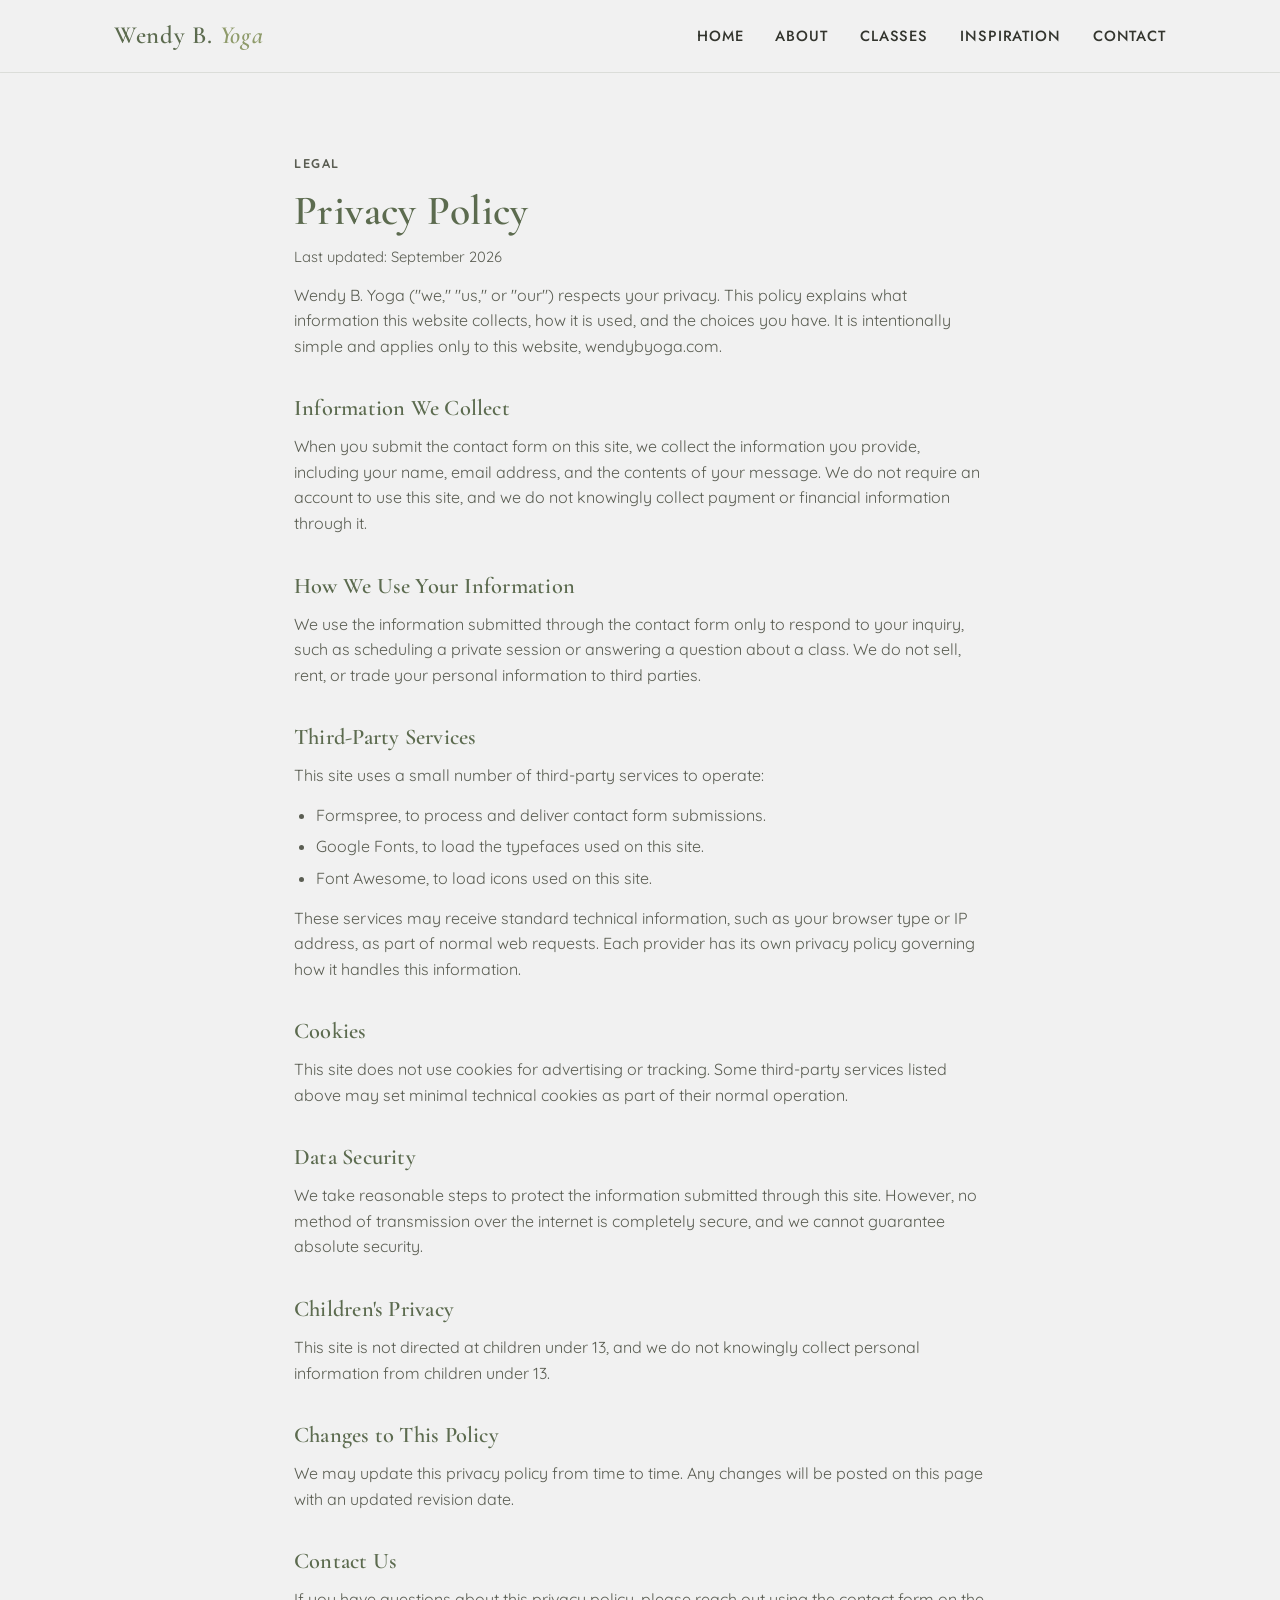
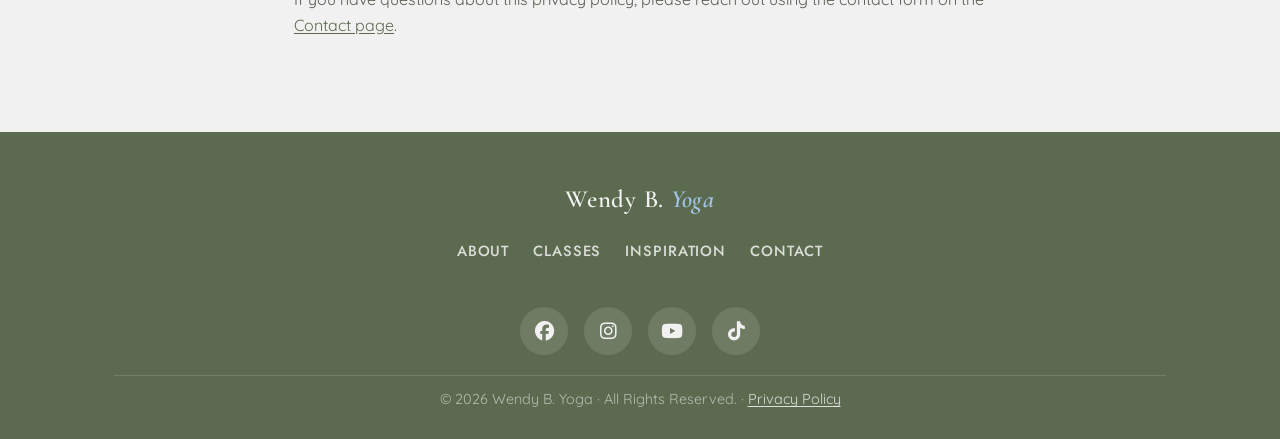
==== privacy-policy.html @ 10346c8a "inspiration added" ====
<!DOCTYPE html>
<html lang="en">
<head>
  <meta charset="UTF-8">
  <meta name="viewport" content="width=device-width, initial-scale=1.0">

  <!-- ===== SEO: Title & meta description ===== -->
  <title>Privacy Policy | Wendy B. Yoga</title>
  <meta name="description" content="Privacy policy for Wendy B. Yoga, covering what information is collected through this site and how it is used.">
  <meta name="robots" content="noindex">
  <link rel="canonical" href="https://www.wendybyoga.com/privacy-policy.html">

  <!-- ===== Favicon (SVG primary, PNG fallbacks) ===== -->
  <link rel="icon" href="favicon.svg" type="image/svg+xml">
  <link rel="icon" href="favicon-32.png" sizes="32x32" type="image/png">
  <link rel="icon" href="favicon-16.png" sizes="16x16" type="image/png">
  <link rel="apple-touch-icon" href="apple-touch-icon.png">

  <!-- Google Fonts: rounded/soft serif for headings, clean sans-serif for body -->
  <link rel="preconnect" href="https://fonts.googleapis.com">
  <link rel="preconnect" href="https://fonts.gstatic.com" crossorigin>
  <link href="https://fonts.googleapis.com/css2?family=Cormorant+Garamond:ital,wght@0,500;0,600;0,700;1,500;1,600&family=Jost:wght@400;500;600&family=Quicksand:wght@400;500;600;700&display=swap" rel="stylesheet">

  <!-- Font Awesome (for social icons in footer) -->
  <link rel="stylesheet" href="https://cdnjs.cloudflare.com/ajax/libs/font-awesome/6.5.2/css/all.min.css" integrity="sha512-SnH5WK+bZxgPHs44uWIX+LLJAJ9/2PkPKZ5QiAj6Ta86w+fsb2TkcmfRyVX3pBnMFcV7oQPJkl9QevSCWr3W6A==" crossorigin="anonymous" referrerpolicy="no-referrer">

  <link rel="stylesheet" href="styles.css">
</head>
<body>

  <!-- ===================== HEADER / NAV ===================== -->
  <header class="site-header">
    <div class="container header-inner">
      <a href="index.html#home" class="wordmark">Wendy B. <span>Yoga</span></a>

      <button class="nav-toggle" id="navToggle" aria-label="Toggle navigation menu" aria-expanded="false" aria-controls="primaryNav">
        <span></span>
        <span></span>
        <span></span>
      </button>

      <nav class="primary-nav" id="primaryNav">
        <ul>
          <li><a href="index.html#home" class="nav-link">Home</a></li>
          <li><a href="index.html#about" class="nav-link">About</a></li>
          <li><a href="index.html#classes" class="nav-link">Classes</a></li>
          <li><a href="index.html#inspiration" class="nav-link">Inspiration</a></li>
          <li><a href="index.html#contact" class="nav-link">Contact</a></li>
        </ul>
      </nav>
    </div>
  </header>

  <main>
    <!-- ===================== PRIVACY POLICY ===================== -->
    <section class="legal">
      <div class="container legal-content">
        <p class="eyebrow">Legal</p>
        <h1>Privacy Policy</h1>
        <p class="legal-updated">Last updated: September 2026</p>

        <p>Wendy B. Yoga ("we," "us," or "our") respects your privacy. This policy explains what information this website collects, how it is used, and the choices you have. It is intentionally simple and applies only to this website, wendybyoga.com.</p>

        <h2>Information We Collect</h2>
        <p>When you submit the contact form on this site, we collect the information you provide, including your name, email address, and the contents of your message. We do not require an account to use this site, and we do not knowingly collect payment or financial information through it.</p>

        <h2>How We Use Your Information</h2>
        <p>We use the information submitted through the contact form only to respond to your inquiry, such as scheduling a private session or answering a question about a class. We do not sell, rent, or trade your personal information to third parties.</p>

        <h2>Third-Party Services</h2>
        <p>This site uses a small number of third-party services to operate:</p>
        <ul class="legal-list">
          <li>Formspree, to process and deliver contact form submissions.</li>
          <li>Google Fonts, to load the typefaces used on this site.</li>
          <li>Font Awesome, to load icons used on this site.</li>
        </ul>
        <p>These services may receive standard technical information, such as your browser type or IP address, as part of normal web requests. Each provider has its own privacy policy governing how it handles this information.</p>

        <h2>Cookies</h2>
        <p>This site does not use cookies for advertising or tracking. Some third-party services listed above may set minimal technical cookies as part of their normal operation.</p>

        <h2>Data Security</h2>
        <p>We take reasonable steps to protect the information submitted through this site. However, no method of transmission over the internet is completely secure, and we cannot guarantee absolute security.</p>

        <h2>Children's Privacy</h2>
        <p>This site is not directed at children under 13, and we do not knowingly collect personal information from children under 13.</p>

        <h2>Changes to This Policy</h2>
        <p>We may update this privacy policy from time to time. Any changes will be posted on this page with an updated revision date.</p>

        <h2>Contact Us</h2>
        <p>If you have questions about this privacy policy, please reach out using the contact form on the <a href="index.html#contact">Contact page</a>.</p>
      </div>
    </section>
  </main>

  <!-- ===================== FOOTER ===================== -->
  <footer class="site-footer">
    <div class="container footer-inner">
      <a href="index.html#home" class="wordmark footer-wordmark">Wendy B. <span>Yoga</span></a>

      <nav class="footer-nav" aria-label="Footer">
        <a href="index.html#about" class="nav-link">About</a>
        <a href="index.html#classes" class="nav-link">Classes</a>
        <a href="index.html#inspiration" class="nav-link">Inspiration</a>
        <a href="index.html#contact" class="nav-link">Contact</a>
      </nav>

      <div class="social-icons footer-social">
        <a href="https://www.facebook.com/wendybyogact" class="social-icon" aria-label="Wendy B. Yoga on Facebook" target="_blank" rel="noopener noreferrer">
          <i class="fa-brands fa-facebook"></i>
        </a>
        <a href="https://www.instagram.com/wendybyoga" class="social-icon" aria-label="Wendy B. Yoga on Instagram" target="_blank" rel="noopener noreferrer">
          <i class="fa-brands fa-instagram"></i>
        </a>
        <a href="https://www.youtube.com/@WendyBYoga" class="social-icon" aria-label="Wendy B. Yoga on YouTube" target="_blank" rel="noopener noreferrer">
          <i class="fa-brands fa-youtube"></i>
        </a>
        <a href="https://www.tiktok.com/@wendybyogact" class="social-icon" aria-label="Wendy B. Yoga on TikTok" target="_blank" rel="noopener noreferrer">
          <i class="fa-brands fa-tiktok"></i>
        </a>
      </div>

      <p class="footer-copyright">
        &copy; <span id="year"></span> Wendy B. Yoga &middot; All Rights Reserved. &middot; <a href="privacy-policy.html">Privacy Policy</a>
      </p>
    </div>
  </footer>

  <script src="script.js"></script>

  <!--
    ============================================================
    ACCESSIBILITY WIDGET — UserWay (free)
    ============================================================
    Adds a floating accessibility menu (text size, contrast,
    screen-reader helpers, etc.) that works on both mobile and
    desktop automatically — no separate setup needed per device.

    Sign up for a free account at https://userway.org to get a
    unique data-account ID, then replace YOUR_USERWAY_ACCOUNT_ID
    below before launch.
    ============================================================
  -->
  <script>
    (function (d) {
      var s = d.createElement("script");
      s.setAttribute("data-account", "YOUR_USERWAY_ACCOUNT_ID");
      s.setAttribute("data-color", "#5c6b4f");
      s.setAttribute("data-position", "3");
      s.setAttribute("src", "https://cdn.userway.org/widget.js");
      (d.body || d.head).appendChild(s);
    })(document);
  </script>
</body>
</html>
---- styles.css ----
/* ============================================================
   Wendy B. Yoga — Stylesheet
   ------------------------------------------------------------
   Color palette:
     --sky-blue      #a1c6ea  (soft blue)
     --sky-blue-pale #cfe1f2  (pale blue, gradient floor — keeps hero/contact
                               tinted instead of fading out to page white)
     --sage          #8f9b6b  (sage green)
     --off-white     #f1f1f1  (off-white / section backgrounds)
     --warm-sand     #e8ddd0  (warm neutral, alternate section bg)
     --deep-sage     #5c6b4f  (deep accent, headings/buttons/contrast text)
   ============================================================ */

:root {
  --sky-blue: #a1c6ea;
  --sky-blue-pale: #cfe1f2;
  --sage: #8f9b6b;
  --off-white: #f1f1f1;
  --warm-sand: #e8ddd0;
  --deep-sage: #5c6b4f;

  --text-main: #33352e;
  --text-soft: #5a5d52;

  --font-heading: 'Cormorant Garamond', Georgia, serif;
  --font-body: 'Quicksand', -apple-system, BlinkMacSystemFont, 'Segoe UI', sans-serif;
  --font-nav: 'Jost', -apple-system, BlinkMacSystemFont, 'Segoe UI', sans-serif;

  --max-width: 1100px;
  --radius: 14px;
}

/* ---------- Reset / base ---------- */
* {
  margin: 0;
  padding: 0;
  box-sizing: border-box;
}

html {
  scroll-behavior: smooth;
}

body {
  font-family: var(--font-body);
  color: var(--text-main);
  background-color: var(--off-white);
  line-height: 1.6;
}

img {
  max-width: 100%;
  display: block;
  border-radius: var(--radius);
}

a {
  color: inherit;
  text-decoration: none;
}

ul {
  list-style: none;
}

h1, h2, h3 {
  font-family: var(--font-heading);
  font-weight: 600;
  color: var(--deep-sage);
  line-height: 1.2;
  letter-spacing: 0.01em;
}

.container {
  max-width: var(--max-width);
  margin: 0 auto;
  padding: 0 24px;
}

section {
  padding: 80px 0;
}

.section-intro {
  max-width: 640px;
  color: var(--text-soft);
  margin-top: 12px;
  margin-bottom: 40px;
}

/* ---------- Eyebrow labels ---------- */
.eyebrow {
  font-family: var(--font-body);
  font-size: 0.8rem;
  font-weight: 700;
  letter-spacing: 0.12em;
  text-transform: uppercase;
  color: var(--sage);
  margin-bottom: 10px;
}

/* ---------- Buttons ---------- */
.btn {
  display: inline-block;
  font-family: var(--font-body);
  font-weight: 600;
  font-size: 1rem;
  padding: 14px 32px;
  border-radius: 999px;
  border: 2px solid transparent;
  cursor: pointer;
  transition: transform 0.15s ease, box-shadow 0.15s ease, background-color 0.15s ease, color 0.15s ease, border-color 0.15s ease;
}

.btn-primary {
  background-color: var(--deep-sage);
  color: var(--off-white);
  box-shadow: 0 4px 14px rgba(92, 107, 79, 0.25);
}

.btn-primary:hover,
.btn-primary:focus-visible {
  background-color: var(--sage);
  transform: translateY(-2px);
  box-shadow: 0 6px 16px rgba(92, 107, 79, 0.3);
}

.btn-outline {
  background-color: transparent;
  border-color: var(--deep-sage);
  color: var(--deep-sage);
}

.btn-outline:hover,
.btn-outline:focus-visible {
  background-color: var(--deep-sage);
  color: var(--off-white);
  transform: translateY(-2px);
}

/* ---------- Header / Nav ---------- */
.site-header {
  position: sticky;
  top: 0;
  z-index: 100;
  background-color: rgba(241, 241, 241, 0.92);
  backdrop-filter: blur(8px);
  border-bottom: 1px solid rgba(92, 107, 79, 0.15);
}

.header-inner {
  display: flex;
  align-items: center;
  justify-content: space-between;
  padding-top: 16px;
  padding-bottom: 16px;
}

.wordmark {
  font-family: var(--font-heading);
  font-size: 1.55rem;
  font-weight: 600;
  color: var(--deep-sage);
  letter-spacing: 0.03em;
}

.wordmark span {
  color: var(--sage);
  font-style: italic;
}

.primary-nav ul {
  display: flex;
  gap: 32px;
}

.nav-link {
  font-family: var(--font-nav);
  font-weight: 500;
  font-size: 0.92rem;
  letter-spacing: 0.06em;
  text-transform: uppercase;
  color: var(--text-main);
  position: relative;
  padding-bottom: 4px;
}

.nav-link::after {
  content: '';
  position: absolute;
  left: 0;
  bottom: 0;
  width: 0;
  height: 2px;
  background-color: var(--sage);
  transition: width 0.2s ease;
}

.nav-link:hover::after,
.nav-link:focus-visible::after {
  width: 100%;
}

.nav-toggle {
  display: none;
  flex-direction: column;
  justify-content: space-between;
  width: 26px;
  height: 20px;
  background: none;
  border: none;
  cursor: pointer;
  padding: 0;
}

.nav-toggle span {
  display: block;
  height: 2px;
  width: 100%;
  background-color: var(--deep-sage);
  border-radius: 2px;
}

/* ---------- Hero ---------- */
.hero {
  position: relative;
  background: linear-gradient(160deg, var(--sky-blue) 0%, var(--sky-blue-pale) 100%);
  padding-top: 90px;
  overflow: hidden;
}

.hero-bg {
  position: absolute;
  inset: 0;
  z-index: 0;
  pointer-events: none;
  background:
    radial-gradient(320px 320px at 88% 12%, rgba(143, 155, 107, 0.22), transparent 70%),
    radial-gradient(260px 260px at 6% 92%, rgba(161, 198, 234, 0.35), transparent 70%);
}

.hero-inner {
  position: relative;
  z-index: 1;
  display: flex;
  align-items: center;
  gap: 56px;
}

.hero-text {
  flex: 1;
}

.hero h1 {
  font-size: clamp(2.7rem, 5.5vw, 3.8rem);
  margin-bottom: 16px;
}

.tagline {
  font-size: 1.15rem;
  color: var(--text-soft);
  max-width: 480px;
  margin-bottom: 32px;
}

.hero-actions {
  display: flex;
  flex-wrap: wrap;
  gap: 16px;
  margin-bottom: 28px;
}

.hero-features {
  display: flex;
  flex-wrap: wrap;
  gap: 8px 24px;
}

.hero-features li {
  display: flex;
  align-items: center;
  gap: 8px;
  font-size: 0.92rem;
  font-weight: 500;
  color: var(--text-soft);
}

.hero-features i {
  color: var(--sage);
  font-size: 0.85rem;
}

.hero-image {
  flex: 1;
}

.hero-image img {
  width: 100%;
  height: auto;
  border: 3px solid var(--sage);
  box-shadow: 0 20px 40px rgba(92, 107, 79, 0.2);
}

/* ---------- About ---------- */
.about {
  background-color: var(--off-white);
}

.about-inner {
  display: flex;
  align-items: center;
  gap: 56px;
}

.about-image {
  flex: 0 0 340px;
}

.about-image img {
  width: 100%;
  height: auto;
  border-radius: var(--radius);
  border: 6px solid var(--warm-sand);
  box-shadow: 0 20px 40px rgba(92, 107, 79, 0.2);
}

.about-text {
  flex: 1;
}

.about-text h2 {
  margin-bottom: 16px;
}

.about-text p {
  margin-bottom: 14px;
  color: var(--text-soft);
}

.pull-quote {
  font-family: var(--font-heading);
  font-style: italic;
  font-size: 1.3rem;
  color: var(--deep-sage);
  border-left: 3px solid var(--sage);
  padding-left: 20px;
  margin: 20px 0;
  line-height: 1.4;
}

/* ---------- Class Types ---------- */
.classes {
  background-color: var(--warm-sand);
}

.classes h2,
.schedule h2,
.contact h2 {
  margin-bottom: 4px;
}

.class-grid {
  display: grid;
  grid-template-columns: repeat(auto-fit, minmax(230px, 1fr));
  gap: 24px;
}

.class-card {
  display: flex;
  flex-direction: column;
  background-color: var(--off-white);
  border-radius: var(--radius);
  padding: 28px 24px;
  border-top: 4px solid var(--sage);
  box-shadow: 0 8px 20px rgba(51, 53, 46, 0.06);
  transition: transform 0.2s ease, box-shadow 0.2s ease;
}

.class-card:hover {
  transform: translateY(-4px);
  box-shadow: 0 14px 28px rgba(51, 53, 46, 0.1);
}

.class-icon {
  display: flex;
  align-items: center;
  justify-content: center;
  width: 48px;
  height: 48px;
  border-radius: 50%;
  background-color: rgba(143, 155, 107, 0.15);
  color: var(--deep-sage);
  font-size: 1.2rem;
  margin-bottom: 16px;
}

.class-card h3 {
  font-size: 1.25rem;
  margin-bottom: 10px;
}

.class-card p {
  color: var(--text-soft);
  font-size: 0.98rem;
}

/* ---------- Intensity meter ---------- */
.intensity {
  display: flex;
  align-items: center;
  justify-content: space-between;
  gap: 12px;
  margin-top: auto;
  padding-top: 18px;
  border-top: 1px solid rgba(92, 107, 79, 0.12);
}

.intensity-label {
  font-family: var(--font-nav);
  font-size: 0.7rem;
  font-weight: 500;
  letter-spacing: 0.08em;
  text-transform: uppercase;
  color: var(--text-soft);
}

.intensity-dots {
  display: flex;
  gap: 5px;
}

.intensity-dots span {
  width: 8px;
  height: 8px;
  border-radius: 50%;
  background-color: rgba(92, 107, 79, 0.18);
}

.intensity-dots .is-filled {
  background-color: var(--sage);
}

/* ---------- Inspiration / articles ---------- */
.inspiration {
  background-color: var(--off-white);
}

.article-grid {
  display: grid;
  grid-template-columns: repeat(auto-fit, minmax(260px, 1fr));
  gap: 24px;
}

.article-card {
  display: flex;
  flex-direction: column;
  background-color: var(--warm-sand);
  border-radius: var(--radius);
  overflow: hidden;
  text-decoration: none;
  color: inherit;
  box-shadow: 0 8px 20px rgba(51, 53, 46, 0.06);
  transition: transform 0.2s ease, box-shadow 0.2s ease;
}

.article-card:hover,
.article-card:focus-visible {
  transform: translateY(-4px);
  box-shadow: 0 14px 28px rgba(51, 53, 46, 0.1);
}

/* Typographic panel standing in for a photo — the subject's name is the
   visual anchor, which sidesteps licensing issues around archival portraits */
.article-figure {
  display: flex;
  flex-direction: column;
  align-items: center;
  justify-content: center;
  gap: 6px;
  aspect-ratio: 3 / 2;
  padding: 20px;
  text-align: center;
  background-color: var(--deep-sage);
}

.article-subject {
  font-family: var(--font-heading);
  font-size: 1.9rem;
  font-weight: 600;
  line-height: 1.1;
  color: var(--off-white);
}

.article-years {
  font-family: var(--font-nav);
  font-size: 0.72rem;
  font-weight: 500;
  letter-spacing: 0.14em;
  color: var(--warm-sand);
}

.article-body {
  display: flex;
  flex-direction: column;
  flex: 1;
  padding: 24px;
}

.article-source {
  font-family: var(--font-nav);
  font-size: 0.7rem;
  font-weight: 500;
  letter-spacing: 0.08em;
  text-transform: uppercase;
  color: var(--text-soft);
  margin-bottom: 8px;
}

.article-card h3 {
  font-size: 1.2rem;
  margin-bottom: 10px;
}

.article-card p {
  color: var(--text-soft);
  font-size: 0.98rem;
  margin-bottom: 18px;
}

.article-link {
  font-family: var(--font-nav);
  font-size: 0.9rem;
  font-weight: 500;
  color: var(--deep-sage);
  margin-top: auto;
}

.article-link i {
  margin-left: 6px;
  transition: transform 0.2s ease;
}

.article-card:hover .article-link i {
  transform: translateX(4px);
}

/* ---------- Schedule ---------- */
.schedule {
  background-color: var(--off-white);
}

.schedule-list {
  display: flex;
  flex-direction: column;
  gap: 14px;
}

.schedule-item {
  display: flex;
  flex-wrap: wrap;
  gap: 8px 20px;
  align-items: center;
  background-color: var(--warm-sand);
  border-radius: var(--radius);
  padding: 18px 24px;
}

.schedule-date {
  font-weight: 700;
  color: var(--deep-sage);
  min-width: 130px;
}

.schedule-time {
  color: var(--text-soft);
  min-width: 150px;
}

.schedule-location {
  color: var(--text-main);
  font-weight: 500;
}

/* ---------- Contact ---------- */
.contact {
  background: linear-gradient(160deg, var(--sky-blue) 0%, var(--sky-blue-pale) 100%);
}

.contact-inner {
  display: flex;
  gap: 56px;
  align-items: flex-start;
}

.contact-form-wrap {
  flex: 1.4;
}

.contact-social {
  flex: 1;
  background-color: rgba(241, 241, 241, 0.7);
  border-radius: var(--radius);
  padding: 32px;
}

.contact-form {
  display: flex;
  flex-direction: column;
  margin-top: 24px;
}

.contact-form label {
  font-weight: 600;
  margin-top: 16px;
  margin-bottom: 6px;
  color: var(--deep-sage);
}

.contact-form input,
.contact-form textarea {
  font-family: var(--font-body);
  font-size: 1rem;
  padding: 12px 14px;
  border: 1px solid rgba(92, 107, 79, 0.3);
  border-radius: 10px;
  background-color: var(--off-white);
  color: var(--text-main);
  resize: vertical;
}

.contact-form input:focus,
.contact-form textarea:focus {
  outline: none;
  border-color: var(--sage);
  box-shadow: 0 0 0 3px rgba(143, 155, 107, 0.25);
}

.contact-form button {
  margin-top: 24px;
  align-self: flex-start;
}

.form-status {
  margin-top: 16px;
  font-weight: 600;
}

.social-icons {
  display: flex;
  gap: 16px;
  margin-top: 20px;
}

.social-icon {
  display: flex;
  align-items: center;
  justify-content: center;
  width: 48px;
  height: 48px;
  border-radius: 50%;
  background-color: var(--deep-sage);
  color: var(--off-white);
  font-size: 1.2rem;
  transition: background-color 0.15s ease, transform 0.15s ease;
}

.social-icon:hover,
.social-icon:focus-visible {
  background-color: var(--sage);
  transform: translateY(-2px);
}

/* ---------- Legal pages ---------- */
.legal {
  background-color: var(--off-white);
}

.legal-content {
  max-width: 740px;
}

.legal-content h1 {
  font-size: clamp(2rem, 4vw, 2.6rem);
  margin-bottom: 8px;
}

.legal-updated {
  color: var(--text-soft);
  font-size: 0.92rem;
  margin-bottom: 32px;
}

.legal-content h2 {
  font-size: 1.4rem;
  margin-top: 36px;
  margin-bottom: 12px;
}

.legal-content p {
  color: var(--text-soft);
  margin-bottom: 14px;
}

.legal-content a {
  color: var(--deep-sage);
  text-decoration: underline;
  text-underline-offset: 2px;
}

.legal-list {
  color: var(--text-soft);
  margin: 0 0 14px 1.4em;
  list-style: disc;
}

.legal-list li {
  margin-bottom: 6px;
}

/* ---------- Footer ---------- */
.site-footer {
  background-color: var(--deep-sage);
  color: var(--off-white);
  text-align: center;
  padding: 48px 0 28px;
  font-size: 0.9rem;
}

.footer-inner {
  display: flex;
  flex-direction: column;
  align-items: center;
  gap: 20px;
}

.footer-wordmark {
  color: var(--off-white);
}

.footer-wordmark span {
  color: var(--sky-blue);
}

.footer-nav {
  display: flex;
  flex-wrap: wrap;
  justify-content: center;
  gap: 24px;
}

.footer-nav .nav-link {
  color: rgba(241, 241, 241, 0.85);
  font-weight: 500;
}

.footer-nav .nav-link::after {
  background-color: var(--sky-blue);
}

.footer-social .social-icon {
  background-color: rgba(241, 241, 241, 0.12);
}

.footer-social .social-icon:hover,
.footer-social .social-icon:focus-visible {
  background-color: var(--sage);
}

.footer-copyright {
  color: rgba(241, 241, 241, 0.6);
  padding-top: 12px;
  border-top: 1px solid rgba(241, 241, 241, 0.15);
  width: 100%;
}

.footer-copyright a {
  color: rgba(241, 241, 241, 0.85);
  text-decoration: underline;
  text-underline-offset: 2px;
}

.footer-copyright a:hover,
.footer-copyright a:focus-visible {
  color: var(--sky-blue);
}

/* ---------- Scroll reveal ---------- */
.reveal {
  opacity: 0;
  transform: translateY(24px);
  transition: opacity 0.6s ease, transform 0.6s ease;
}

.reveal.is-visible {
  opacity: 1;
  transform: translateY(0);
}

@media (prefers-reduced-motion: reduce) {
  .reveal {
    opacity: 1;
    transform: none;
    transition: none;
  }
}

/* ---------- Responsive ---------- */
@media (max-width: 860px) {
  .hero-inner,
  .about-inner,
  .contact-inner {
    flex-direction: column;
    text-align: left;
  }

  .about-inner {
    text-align: center;
  }

  .about-image {
    flex: 0 0 auto;
    width: 100%;
    max-width: 380px;
  }

  .hero-image {
    width: 100%;
  }

  .about-inner .pull-quote {
    text-align: left;
    margin-left: auto;
    margin-right: auto;
    max-width: 480px;
  }
}

@media (max-width: 700px) {
  .nav-toggle {
    display: flex;
  }

  .primary-nav {
    position: absolute;
    top: 100%;
    left: 0;
    width: 100%;
    background-color: var(--off-white);
    border-bottom: 1px solid rgba(92, 107, 79, 0.15);
    max-height: 0;
    overflow: hidden;
    transition: max-height 0.25s ease;
  }

  .primary-nav.open {
    max-height: 260px;
  }

  .primary-nav ul {
    flex-direction: column;
    gap: 0;
    padding: 8px 24px 20px;
  }

  .primary-nav li {
    border-top: 1px solid rgba(92, 107, 79, 0.1);
  }

  .nav-link {
    display: block;
    padding: 14px 0;
  }

  section {
    padding: 56px 0;
  }

  .schedule-item {
    flex-direction: column;
    align-items: flex-start;
  }
}

@media (max-width: 480px) {
  .hero h1 {
    font-size: 2.3rem;
  }
}
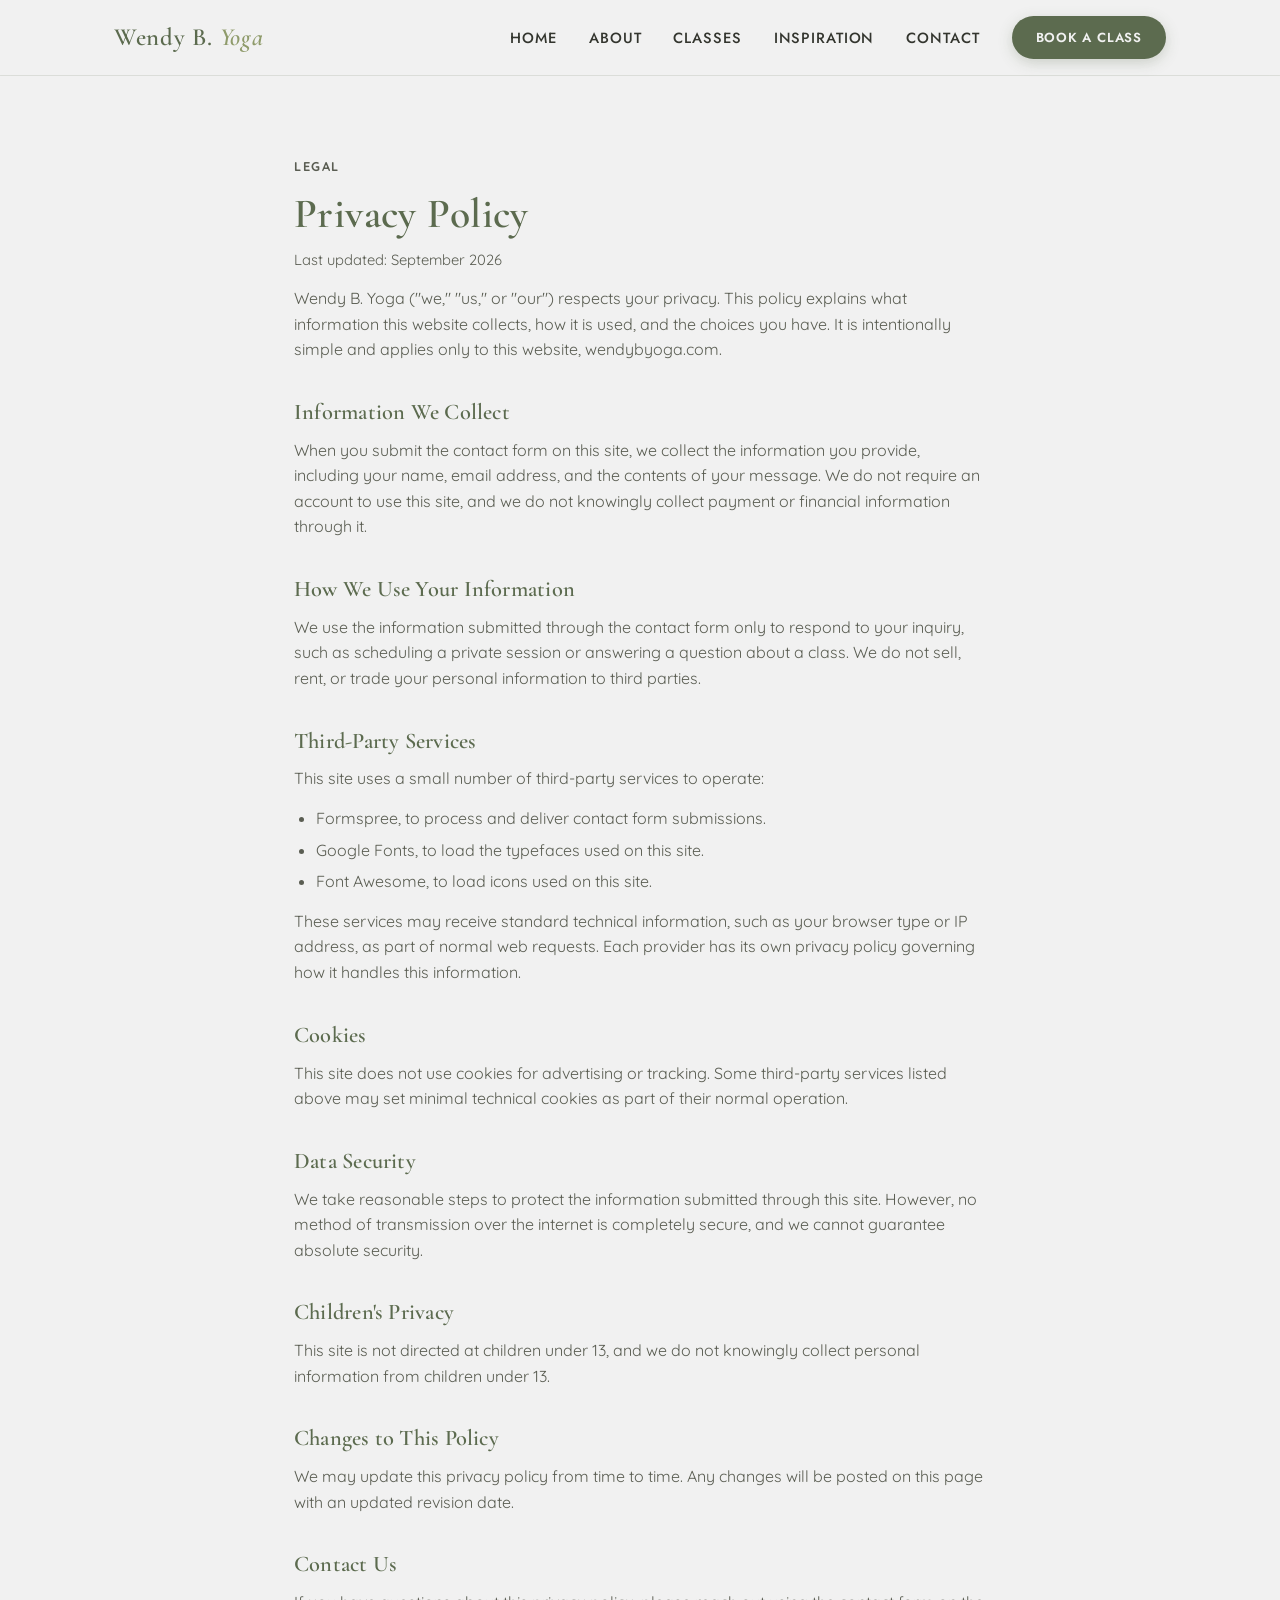
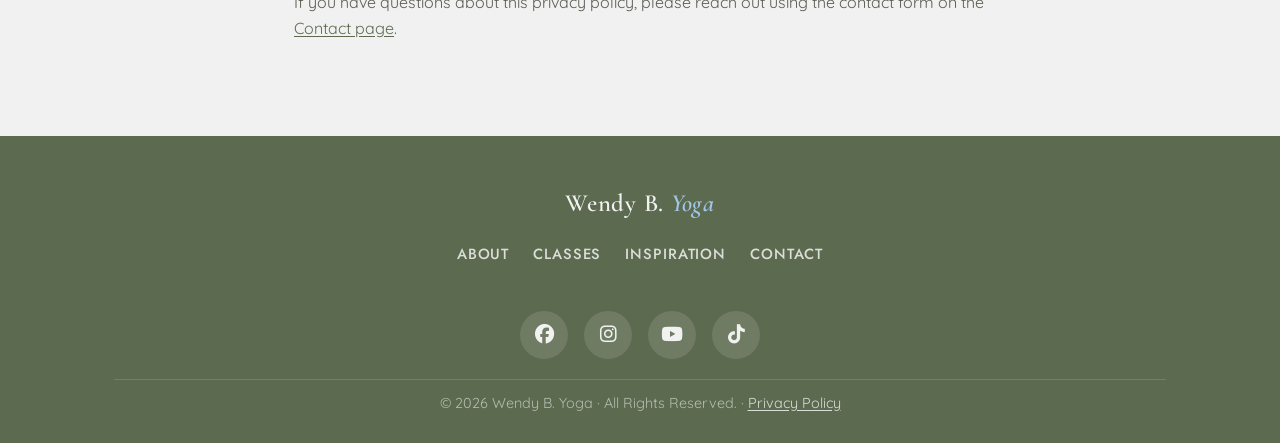
==== commit 8573e8b0: "book a class button" ====
--- a/privacy-policy.html
+++ b/privacy-policy.html
@@ -46,6 +46,8 @@
           <li><a href="index.html#classes" class="nav-link">Classes</a></li>
           <li><a href="index.html#inspiration" class="nav-link">Inspiration</a></li>
           <li><a href="index.html#contact" class="nav-link">Contact</a></li>
+          <!-- TODO: swap for <a href="..." class="btn btn-primary nav-cta"> once the booking destination exists -->
+          <li class="nav-cta-item"><button type="button" class="btn btn-primary nav-cta">Book a Class</button></li>
         </ul>
       </nav>
     </div>
--- a/styles.css
+++ b/styles.css
@@ -171,6 +171,7 @@
 
 .primary-nav ul {
   display: flex;
+  align-items: center;
   gap: 32px;
 }
 
@@ -183,6 +184,16 @@
   color: var(--text-main);
   position: relative;
   padding-bottom: 4px;
+}
+
+/* Nav-scale variant of .btn — the default button padding/size is tuned
+   for hero and form use and overwhelms the header bar */
+.nav-cta {
+  font-family: var(--font-nav);
+  font-size: 0.82rem;
+  letter-spacing: 0.06em;
+  text-transform: uppercase;
+  padding: 10px 22px;
 }
 
 .nav-link::after {
@@ -835,7 +846,9 @@
   }
 }
 
-@media (max-width: 700px) {
+/* Nav collapses at 860px rather than 700px — six items including the
+   Book a Class button overflow the header bar below ~860px */
+@media (max-width: 860px) {
   .nav-toggle {
     display: flex;
   }
@@ -853,11 +866,12 @@
   }
 
   .primary-nav.open {
-    max-height: 260px;
+    max-height: 400px;
   }
 
   .primary-nav ul {
     flex-direction: column;
+    align-items: stretch;
     gap: 0;
     padding: 8px 24px 20px;
   }
@@ -871,6 +885,18 @@
     padding: 14px 0;
   }
 
+  .nav-cta-item {
+    border-top: none;
+  }
+
+  .nav-cta {
+    display: block;
+    width: 100%;
+    margin-top: 16px;
+  }
+}
+
+@media (max-width: 700px) {
   section {
     padding: 56px 0;
   }
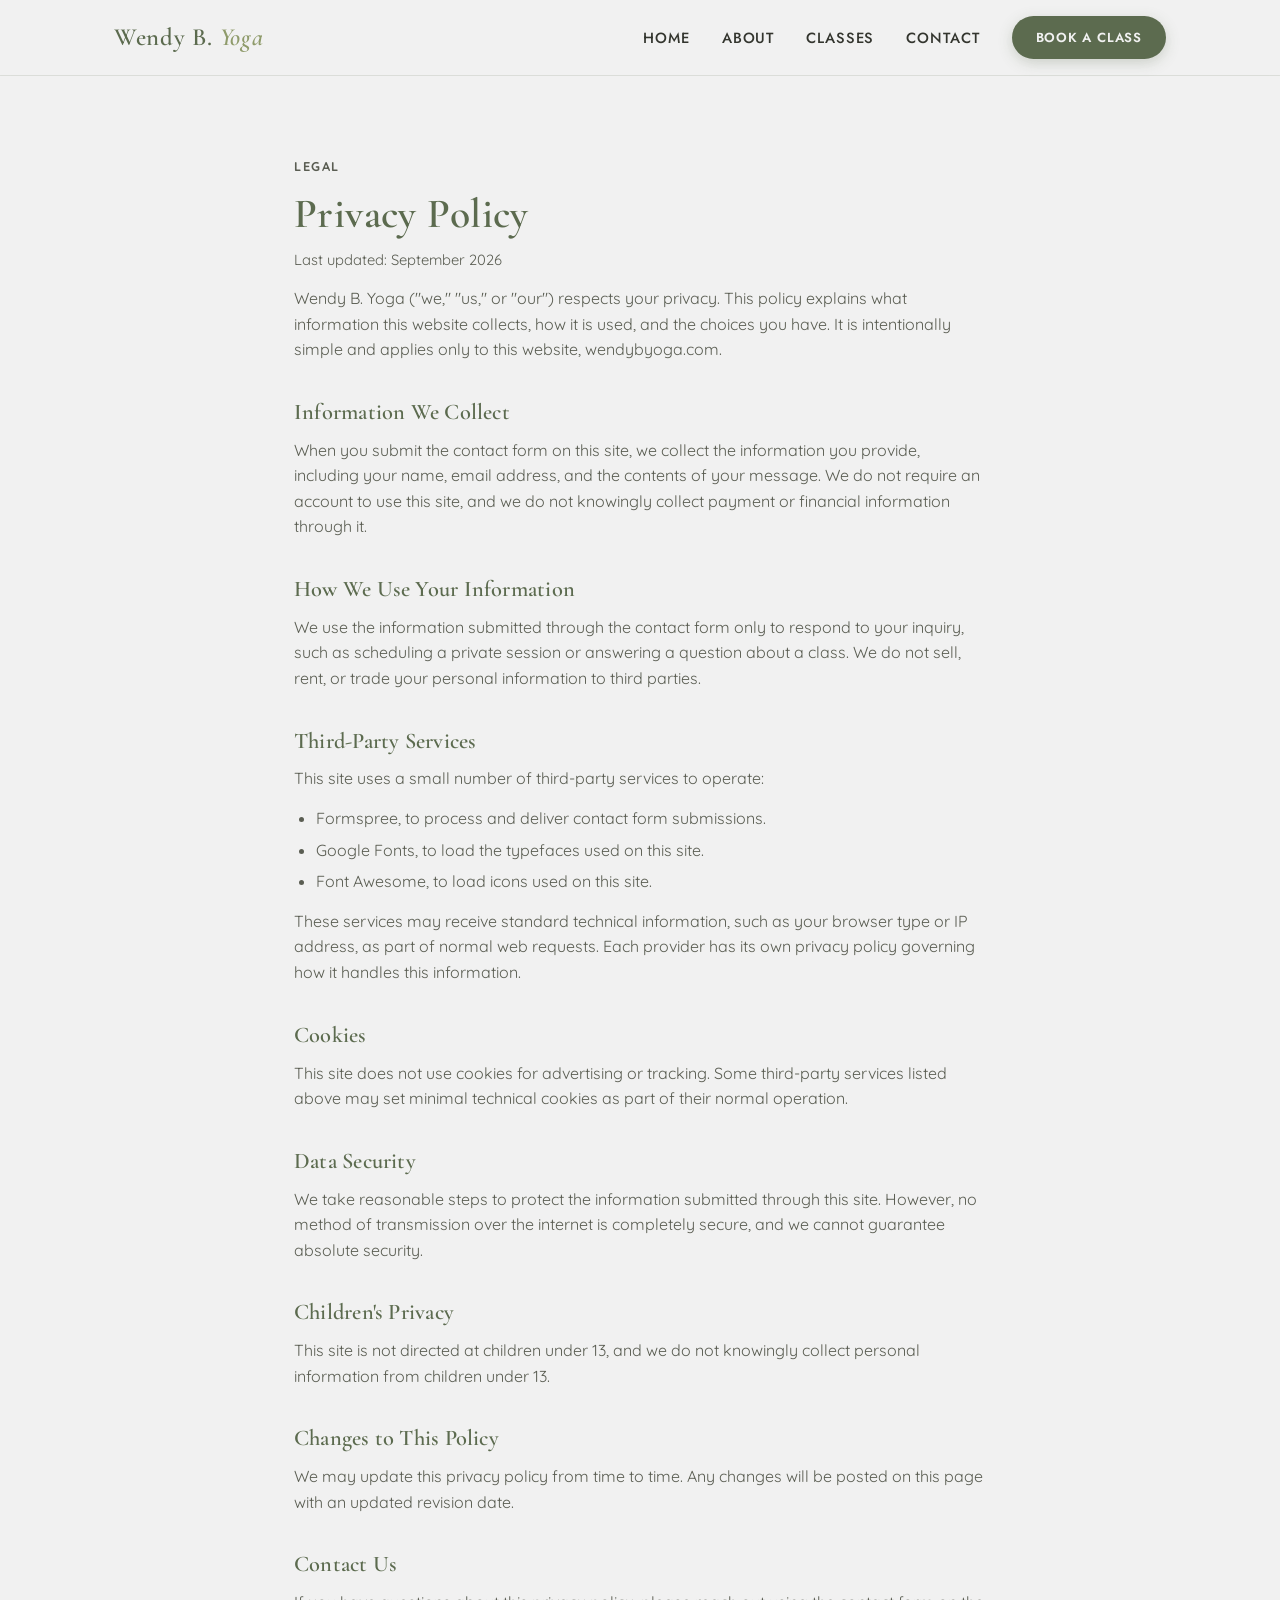
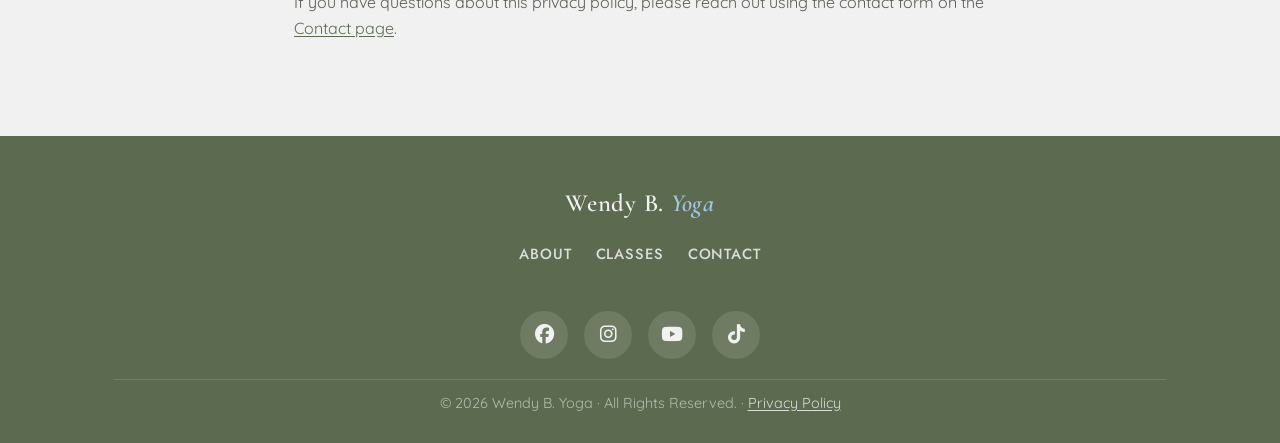
==== commit 0a572781: "background image update" ====
--- a/privacy-policy.html
+++ b/privacy-policy.html
@@ -44,7 +44,6 @@
           <li><a href="index.html#home" class="nav-link">Home</a></li>
           <li><a href="index.html#about" class="nav-link">About</a></li>
           <li><a href="index.html#classes" class="nav-link">Classes</a></li>
-          <li><a href="index.html#inspiration" class="nav-link">Inspiration</a></li>
           <li><a href="index.html#contact" class="nav-link">Contact</a></li>
           <!-- TODO: swap for <a href="..." class="btn btn-primary nav-cta"> once the booking destination exists -->
           <li class="nav-cta-item"><button type="button" class="btn btn-primary nav-cta">Book a Class</button></li>
@@ -104,7 +103,6 @@
       <nav class="footer-nav" aria-label="Footer">
         <a href="index.html#about" class="nav-link">About</a>
         <a href="index.html#classes" class="nav-link">Classes</a>
-        <a href="index.html#inspiration" class="nav-link">Inspiration</a>
         <a href="index.html#contact" class="nav-link">Contact</a>
       </nav>
 
--- a/styles.css
+++ b/styles.css
@@ -237,6 +237,9 @@
   position: relative;
   background: linear-gradient(160deg, var(--sky-blue) 0%, var(--sky-blue-pale) 100%);
   padding-top: 90px;
+  /* No bottom padding so the marquee strip sits flush on the hero's
+     lower edge; .hero-inner carries the spacing instead */
+  padding-bottom: 0;
   overflow: hidden;
 }
 
@@ -250,16 +253,68 @@
     radial-gradient(260px 260px at 6% 92%, rgba(161, 198, 234, 0.35), transparent 70%);
 }
 
+/* min-height keeps the background photo readable — without the portrait
+   the row would otherwise collapse to the height of the copy alone */
 .hero-inner {
   position: relative;
   z-index: 1;
   display: flex;
   align-items: center;
   gap: 56px;
-}
-
+  min-height: 520px;
+  padding-bottom: 72px;
+}
+
+/* ---------- Hero marquee ---------- */
+.hero-marquee {
+  position: relative;
+  z-index: 1;
+  overflow: hidden;
+  padding: 14px 0;
+  background-color: rgba(241, 241, 241, 0.45);
+  border-top: 1px solid rgba(92, 107, 79, 0.15);
+}
+
+.hero-marquee-track {
+  display: flex;
+  width: max-content;
+  animation: marquee-scroll 26s linear infinite;
+}
+
+.hero-marquee-item {
+  font-family: var(--font-heading);
+  font-size: 1.3rem;
+  font-style: italic;
+  font-weight: 600;
+  letter-spacing: 0.02em;
+  color: var(--deep-sage);
+  white-space: nowrap;
+  padding-right: 56px;
+}
+
+/* Decorative separator sitting in the gap between repeats */
+.hero-marquee-item::after {
+  content: '\00B7';
+  margin-left: 56px;
+  color: var(--sage);
+}
+
+/* Lets a visitor stop the motion to read it — WCAG 2.2.2 */
+.hero-marquee:hover .hero-marquee-track,
+.hero-marquee:focus-within .hero-marquee-track {
+  animation-play-state: paused;
+}
+
+@keyframes marquee-scroll {
+  from { transform: translateX(0); }
+  to { transform: translateX(-50%); }
+}
+
+/* Capped so the headline doesn't run the full container width now that
+   the hero copy is the only thing in the row */
 .hero-text {
   flex: 1;
+  max-width: 620px;
 }
 
 .hero h1 {
@@ -301,15 +356,75 @@
   font-size: 0.85rem;
 }
 
-.hero-image {
-  flex: 1;
-}
-
-.hero-image img {
-  width: 100%;
-  height: auto;
-  border: 3px solid var(--sage);
-  box-shadow: 0 20px 40px rgba(92, 107, 79, 0.2);
+/* ============================================================
+   PHOTO HERO — preview treatment
+   ------------------------------------------------------------
+   Puts the pop-up class photo behind the hero and flips the hero
+   text to light so it stays readable over the image.
+   To go back to the blue gradient hero, delete this whole block.
+   ============================================================ */
+.hero {
+  background-image: url('images/wendybyoga-background-grass.jpg');
+  background-size: cover;
+  background-position: center 35%;
+  background-repeat: no-repeat;
+}
+
+/* Scrim: heaviest on the left behind the copy, clearing toward the
+   right so the photo still reads */
+.hero-bg {
+  background: linear-gradient(100deg,
+    rgba(38, 44, 32, 0.9) 0%,
+    rgba(38, 44, 32, 0.78) 42%,
+    rgba(38, 44, 32, 0.35) 100%);
+}
+
+.hero .eyebrow {
+  color: var(--warm-sand);
+}
+
+.hero h1 {
+  color: var(--off-white);
+}
+
+.hero .tagline,
+.hero .hero-features li {
+  color: rgba(241, 241, 241, 0.92);
+}
+
+.hero .hero-features i {
+  color: var(--warm-sand);
+}
+
+.hero .btn-outline {
+  border-color: var(--off-white);
+  color: var(--off-white);
+}
+
+.hero .btn-outline:hover,
+.hero .btn-outline:focus-visible {
+  background-color: var(--off-white);
+  color: var(--deep-sage);
+}
+
+.hero-marquee {
+  background-color: rgba(38, 44, 32, 0.6);
+  border-top-color: rgba(241, 241, 241, 0.25);
+}
+
+.hero-marquee-item {
+  color: var(--off-white);
+}
+
+.hero-marquee-item::after {
+  color: var(--warm-sand);
+}
+
+/* Stacked layout needs an even scrim, since the copy is full-width */
+@media (max-width: 860px) {
+  .hero-bg {
+    background: rgba(38, 44, 32, 0.82);
+  }
 }
 
 /* ---------- About ---------- */
@@ -324,7 +439,7 @@
 }
 
 .about-image {
-  flex: 0 0 340px;
+  flex: 0 0 420px;
 }
 
 .about-image img {
@@ -449,110 +564,6 @@
 
 .intensity-dots .is-filled {
   background-color: var(--sage);
-}
-
-/* ---------- Inspiration / articles ---------- */
-.inspiration {
-  background-color: var(--off-white);
-}
-
-.article-grid {
-  display: grid;
-  grid-template-columns: repeat(auto-fit, minmax(260px, 1fr));
-  gap: 24px;
-}
-
-.article-card {
-  display: flex;
-  flex-direction: column;
-  background-color: var(--warm-sand);
-  border-radius: var(--radius);
-  overflow: hidden;
-  text-decoration: none;
-  color: inherit;
-  box-shadow: 0 8px 20px rgba(51, 53, 46, 0.06);
-  transition: transform 0.2s ease, box-shadow 0.2s ease;
-}
-
-.article-card:hover,
-.article-card:focus-visible {
-  transform: translateY(-4px);
-  box-shadow: 0 14px 28px rgba(51, 53, 46, 0.1);
-}
-
-/* Typographic panel standing in for a photo — the subject's name is the
-   visual anchor, which sidesteps licensing issues around archival portraits */
-.article-figure {
-  display: flex;
-  flex-direction: column;
-  align-items: center;
-  justify-content: center;
-  gap: 6px;
-  aspect-ratio: 3 / 2;
-  padding: 20px;
-  text-align: center;
-  background-color: var(--deep-sage);
-}
-
-.article-subject {
-  font-family: var(--font-heading);
-  font-size: 1.9rem;
-  font-weight: 600;
-  line-height: 1.1;
-  color: var(--off-white);
-}
-
-.article-years {
-  font-family: var(--font-nav);
-  font-size: 0.72rem;
-  font-weight: 500;
-  letter-spacing: 0.14em;
-  color: var(--warm-sand);
-}
-
-.article-body {
-  display: flex;
-  flex-direction: column;
-  flex: 1;
-  padding: 24px;
-}
-
-.article-source {
-  font-family: var(--font-nav);
-  font-size: 0.7rem;
-  font-weight: 500;
-  letter-spacing: 0.08em;
-  text-transform: uppercase;
-  color: var(--text-soft);
-  margin-bottom: 8px;
-}
-
-.article-card h3 {
-  font-size: 1.2rem;
-  margin-bottom: 10px;
-}
-
-.article-card p {
-  color: var(--text-soft);
-  font-size: 0.98rem;
-  margin-bottom: 18px;
-}
-
-.article-link {
-  font-family: var(--font-nav);
-  font-size: 0.9rem;
-  font-weight: 500;
-  color: var(--deep-sage);
-  margin-top: auto;
-}
-
-.article-link i {
-  margin-left: 6px;
-  transition: transform 0.2s ease;
-}
-
-.article-card:hover .article-link i {
-  transform: translateX(4px);
 }
 
 /* ---------- Schedule ---------- */
@@ -813,6 +824,25 @@
     transform: none;
     transition: none;
   }
+
+  /* Collapse the marquee to a single static centered line */
+  .hero-marquee-track {
+    animation: none;
+    width: 100%;
+    justify-content: center;
+  }
+
+  .hero-marquee-item[aria-hidden="true"] {
+    display: none;
+  }
+
+  .hero-marquee-item {
+    padding-right: 0;
+  }
+
+  .hero-marquee-item::after {
+    content: none;
+  }
 }
 
 /* ---------- Responsive ---------- */
@@ -832,10 +862,6 @@
     flex: 0 0 auto;
     width: 100%;
     max-width: 380px;
-  }
-
-  .hero-image {
-    width: 100%;
   }
 
   .about-inner .pull-quote {
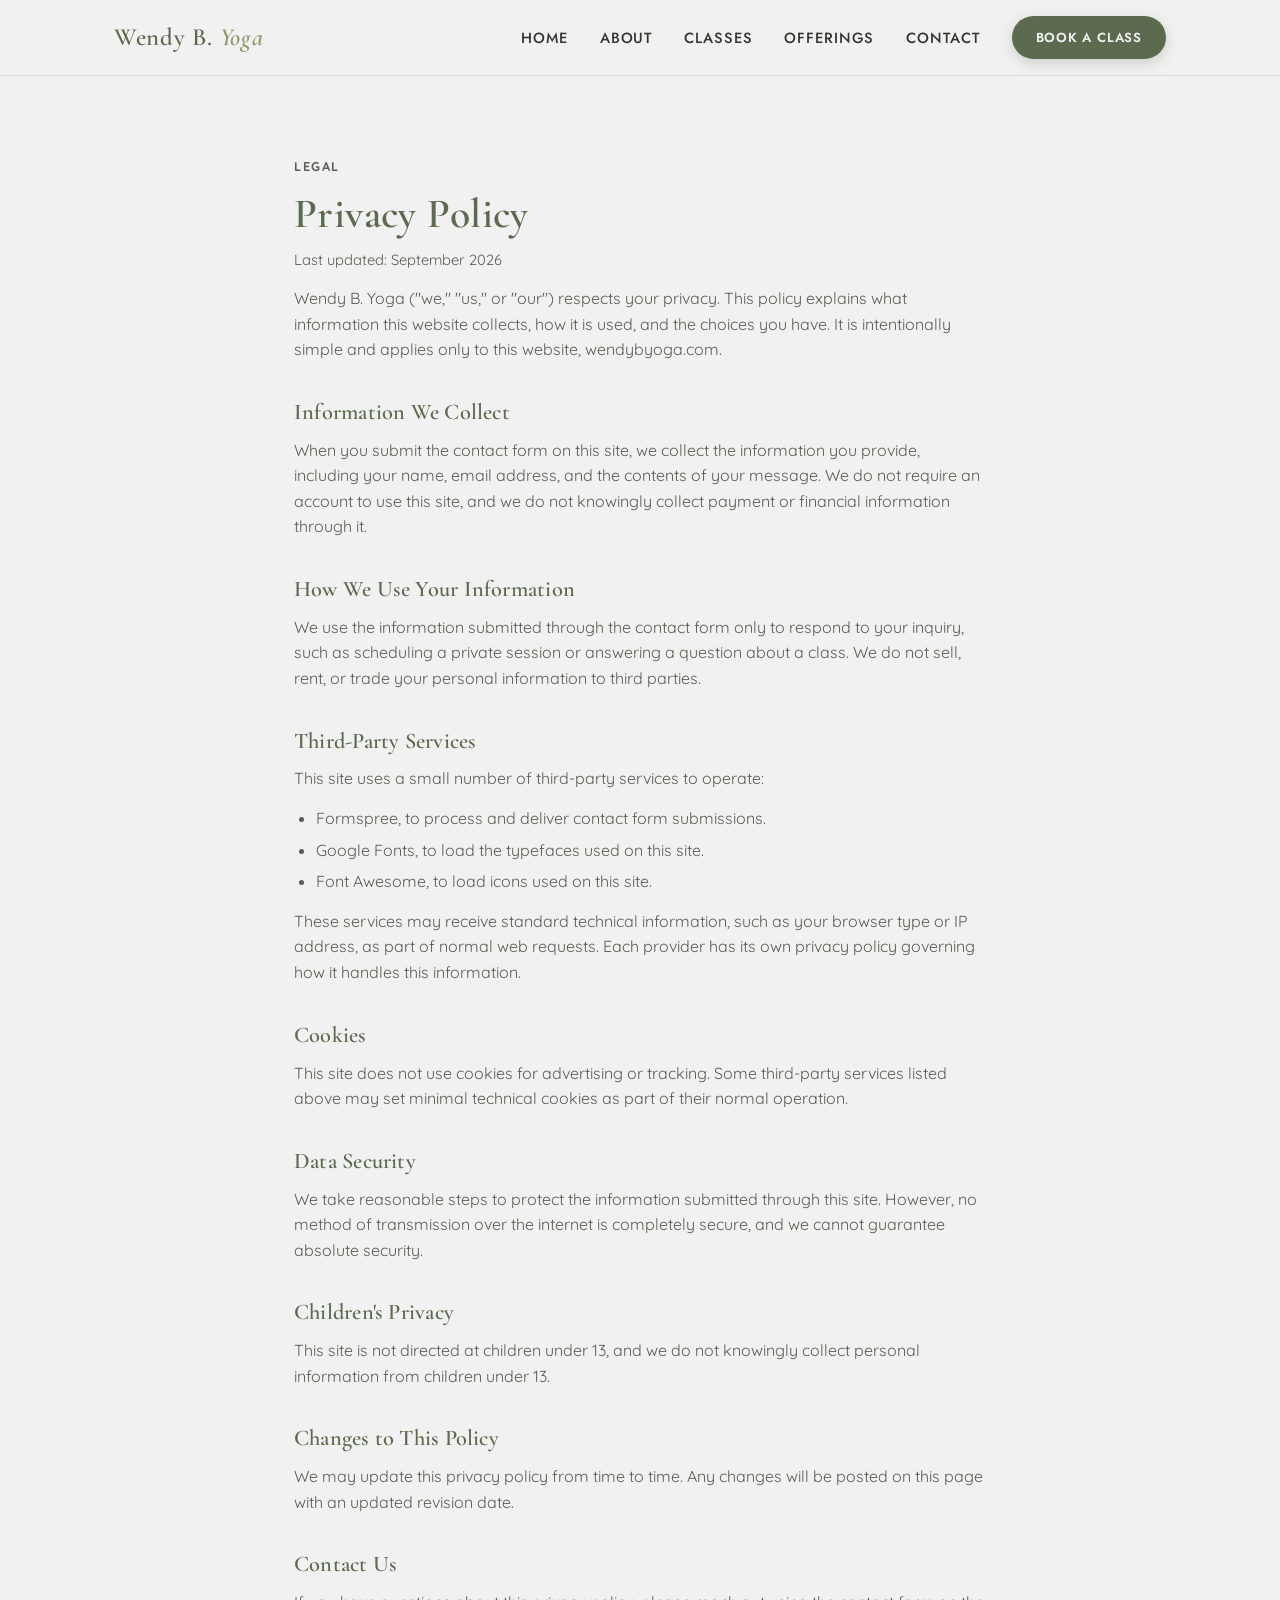
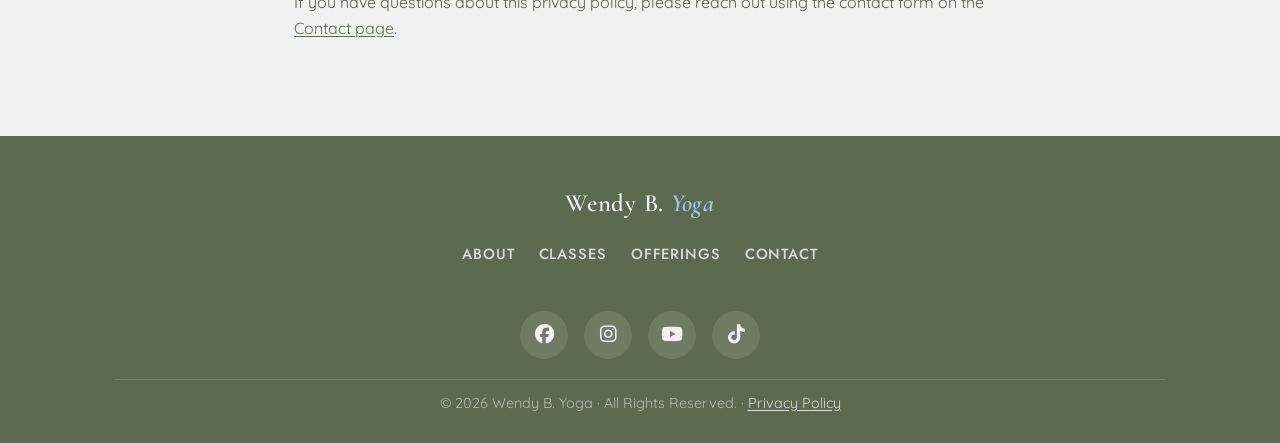
==== commit 8f3e638b: "offerings added" ====
--- a/privacy-policy.html
+++ b/privacy-policy.html
@@ -44,6 +44,7 @@
           <li><a href="index.html#home" class="nav-link">Home</a></li>
           <li><a href="index.html#about" class="nav-link">About</a></li>
           <li><a href="index.html#classes" class="nav-link">Classes</a></li>
+          <li><a href="index.html#offerings" class="nav-link">Offerings</a></li>
           <li><a href="index.html#contact" class="nav-link">Contact</a></li>
           <!-- TODO: swap for <a href="..." class="btn btn-primary nav-cta"> once the booking destination exists -->
           <li class="nav-cta-item"><button type="button" class="btn btn-primary nav-cta">Book a Class</button></li>
@@ -103,6 +104,7 @@
       <nav class="footer-nav" aria-label="Footer">
         <a href="index.html#about" class="nav-link">About</a>
         <a href="index.html#classes" class="nav-link">Classes</a>
+        <a href="index.html#offerings" class="nav-link">Offerings</a>
         <a href="index.html#contact" class="nav-link">Contact</a>
       </nav>
 
--- a/styles.css
+++ b/styles.css
@@ -480,14 +480,16 @@
 }
 
 .classes h2,
-.schedule h2,
+.offerings h2,
 .contact h2 {
   margin-bottom: 4px;
 }
 
+/* 280px min resolves to exactly three columns at full width, so the row
+   is deliberate rather than an artifact of how many cards happen to exist */
 .class-grid {
   display: grid;
-  grid-template-columns: repeat(auto-fit, minmax(230px, 1fr));
+  grid-template-columns: repeat(auto-fit, minmax(280px, 1fr));
   gap: 24px;
 }
 
@@ -566,41 +568,79 @@
   background-color: var(--sage);
 }
 
-/* ---------- Schedule ---------- */
-.schedule {
+/* ---------- Offerings ---------- */
+.offerings {
   background-color: var(--off-white);
 }
 
-.schedule-list {
+.offering-grid {
+  display: grid;
+  grid-template-columns: repeat(auto-fit, minmax(280px, 1fr));
+  gap: 24px;
+}
+
+.offering-card {
   display: flex;
   flex-direction: column;
-  gap: 14px;
-}
-
-.schedule-item {
-  display: flex;
-  flex-wrap: wrap;
-  gap: 8px 20px;
-  align-items: center;
   background-color: var(--warm-sand);
   border-radius: var(--radius);
-  padding: 18px 24px;
-}
-
-.schedule-date {
+  padding: 28px 24px;
+  box-shadow: 0 8px 20px rgba(51, 53, 46, 0.06);
+}
+
+.offering-card h3 {
+  font-size: 1.35rem;
+  margin-bottom: 6px;
+}
+
+.offering-price {
+  font-family: var(--font-heading);
+  font-size: 2.2rem;
   font-weight: 700;
+  line-height: 1.1;
   color: var(--deep-sage);
-  min-width: 130px;
-}
-
-.schedule-time {
-  color: var(--text-soft);
-  min-width: 150px;
-}
-
-.schedule-location {
+  margin-bottom: 14px;
+}
+
+.offering-unit {
+  font-family: var(--font-nav);
+  font-size: 0.72rem;
+  font-weight: 500;
+  letter-spacing: 0.08em;
+  text-transform: uppercase;
+  color: var(--text-soft);
+}
+
+.offering-desc {
+  color: var(--text-soft);
+  font-size: 0.98rem;
+  margin-bottom: 18px;
+}
+
+.offering-list {
+  list-style: none;
+  margin-top: auto;
+  padding-top: 18px;
+  border-top: 1px solid rgba(92, 107, 79, 0.15);
+}
+
+.offering-list li {
+  position: relative;
+  padding-left: 20px;
+  margin-bottom: 8px;
+  font-size: 0.94rem;
   color: var(--text-main);
-  font-weight: 500;
+}
+
+.offering-list li::before {
+  content: '';
+  position: absolute;
+  left: 0;
+  top: 8px;
+  width: 8px;
+  height: 8px;
+  border-radius: 50%;
+  background-color: var(--sage);
 }
 
 /* ---------- Contact ---------- */
@@ -926,11 +966,6 @@
   section {
     padding: 56px 0;
   }
-
-  .schedule-item {
-    flex-direction: column;
-    align-items: flex-start;
-  }
 }
 
 @media (max-width: 480px) {
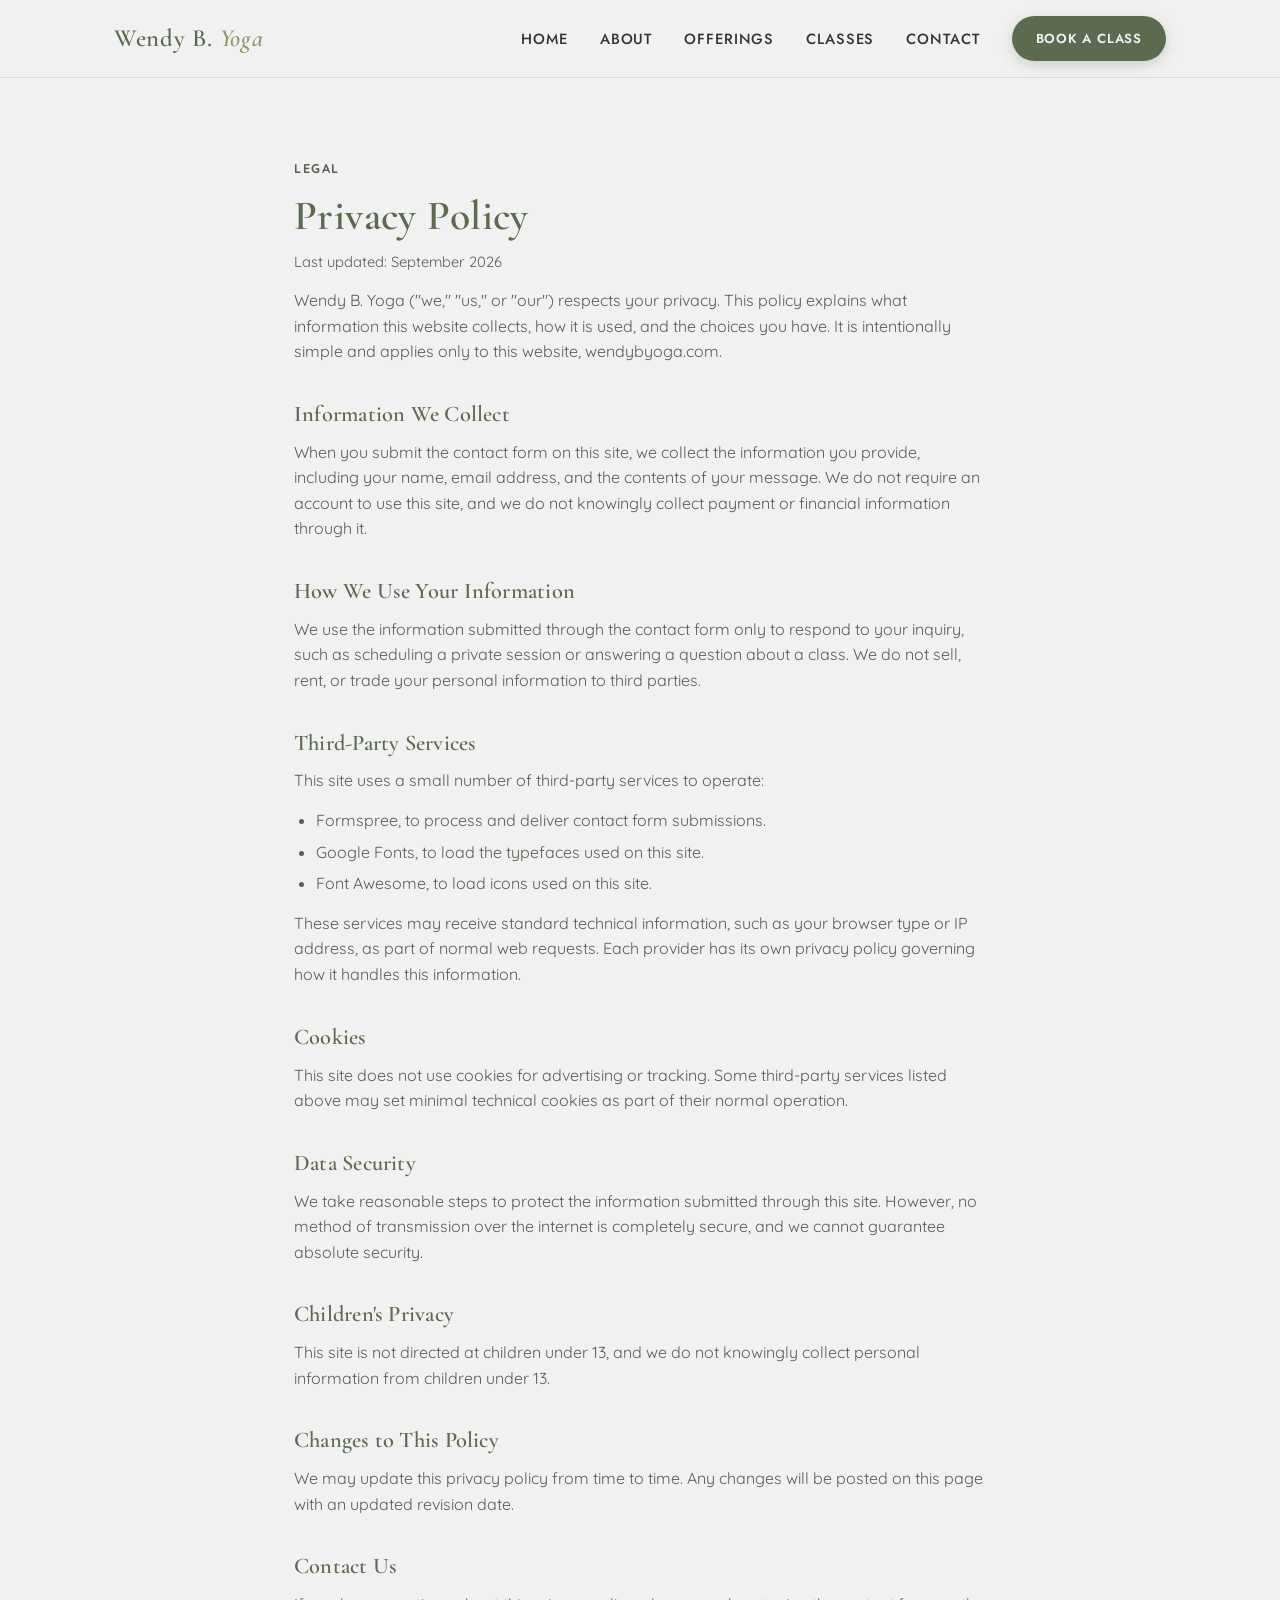
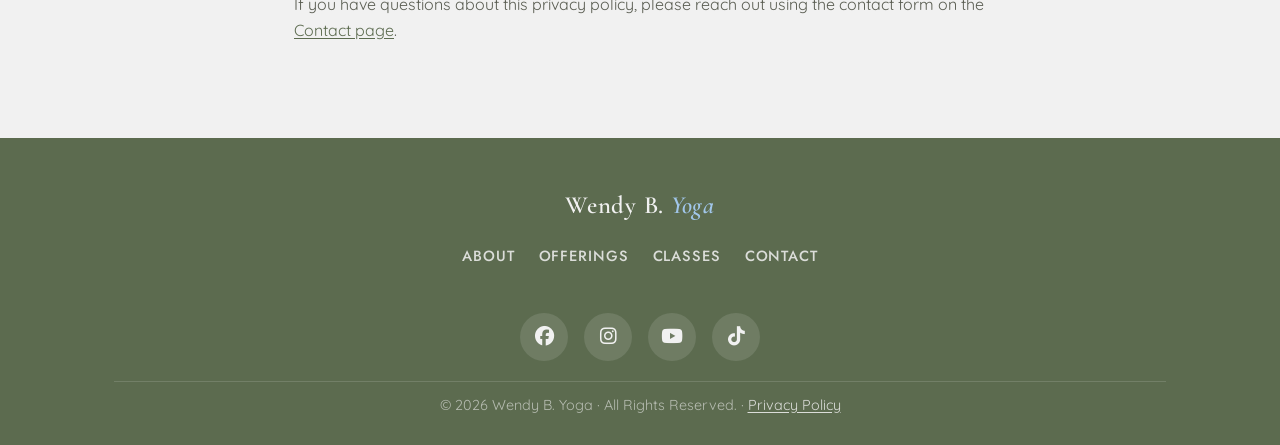
==== commit 83d255b7: "button update" ====
--- a/privacy-policy.html
+++ b/privacy-policy.html
@@ -43,11 +43,11 @@
         <ul>
           <li><a href="index.html#home" class="nav-link">Home</a></li>
           <li><a href="index.html#about" class="nav-link">About</a></li>
+          <li><a href="index.html#offerings" class="nav-link">Offerings</a></li>
           <li><a href="index.html#classes" class="nav-link">Classes</a></li>
-          <li><a href="index.html#offerings" class="nav-link">Offerings</a></li>
           <li><a href="index.html#contact" class="nav-link">Contact</a></li>
-          <!-- TODO: swap for <a href="..." class="btn btn-primary nav-cta"> once the booking destination exists -->
-          <li class="nav-cta-item"><button type="button" class="btn btn-primary nav-cta">Book a Class</button></li>
+          <!-- TODO: repoint at the real booking URL once it exists; goes to the contact form for now -->
+          <li class="nav-cta-item"><a href="index.html#contact" class="btn btn-primary nav-cta">Book a Class</a></li>
         </ul>
       </nav>
     </div>
@@ -103,8 +103,8 @@
 
       <nav class="footer-nav" aria-label="Footer">
         <a href="index.html#about" class="nav-link">About</a>
+        <a href="index.html#offerings" class="nav-link">Offerings</a>
         <a href="index.html#classes" class="nav-link">Classes</a>
-        <a href="index.html#offerings" class="nav-link">Offerings</a>
         <a href="index.html#contact" class="nav-link">Contact</a>
       </nav>
 
--- a/styles.css
+++ b/styles.css
@@ -194,6 +194,9 @@
   letter-spacing: 0.06em;
   text-transform: uppercase;
   padding: 10px 22px;
+  /* An <a> won't center its own text the way a <button> does, and this
+     goes full-width in the mobile menu */
+  text-align: center;
 }
 
 .nav-link::after {
@@ -476,7 +479,7 @@
 
 /* ---------- Class Types ---------- */
 .classes {
-  background-color: var(--warm-sand);
+  background-color: var(--off-white);
 }
 
 .classes h2,
@@ -496,7 +499,7 @@
 .class-card {
   display: flex;
   flex-direction: column;
-  background-color: var(--off-white);
+  background-color: var(--warm-sand);
   border-radius: var(--radius);
   padding: 28px 24px;
   border-top: 4px solid var(--sage);
@@ -570,7 +573,7 @@
 
 /* ---------- Offerings ---------- */
 .offerings {
-  background-color: var(--off-white);
+  background-color: var(--warm-sand);
 }
 
 .offering-grid {
@@ -582,7 +585,7 @@
 .offering-card {
   display: flex;
   flex-direction: column;
-  background-color: var(--warm-sand);
+  background-color: var(--off-white);
   border-radius: var(--radius);
   padding: 28px 24px;
   box-shadow: 0 8px 20px rgba(51, 53, 46, 0.06);
@@ -641,6 +644,57 @@
   height: 8px;
   border-radius: 50%;
   background-color: var(--sage);
+}
+
+/* ---------- Upcoming pop-up dates ---------- */
+.popup-dates {
+  margin-top: 40px;
+}
+
+.popup-heading {
+  font-size: 1.35rem;
+  margin-bottom: 16px;
+}
+
+.popup-list {
+  display: flex;
+  flex-direction: column;
+  gap: 14px;
+  list-style: none;
+}
+
+.popup-item {
+  display: flex;
+  flex-wrap: wrap;
+  align-items: center;
+  gap: 8px 24px;
+  background-color: var(--off-white);
+  border-left: 4px solid var(--sage);
+  border-radius: var(--radius);
+  padding: 18px 24px;
+}
+
+.popup-date {
+  font-weight: 700;
+  color: var(--deep-sage);
+  min-width: 150px;
+}
+
+.popup-time {
+  color: var(--text-soft);
+  min-width: 90px;
+}
+
+.popup-location {
+  color: var(--text-main);
+  font-weight: 500;
+}
+
+.popup-note {
+  margin-top: 14px;
+  font-size: 0.92rem;
+  font-style: italic;
+  color: var(--text-soft);
 }
 
 /* ---------- Contact ---------- */
@@ -966,6 +1020,12 @@
   section {
     padding: 56px 0;
   }
+
+  .popup-item {
+    flex-direction: column;
+    align-items: flex-start;
+    gap: 4px;
+  }
 }
 
 @media (max-width: 480px) {
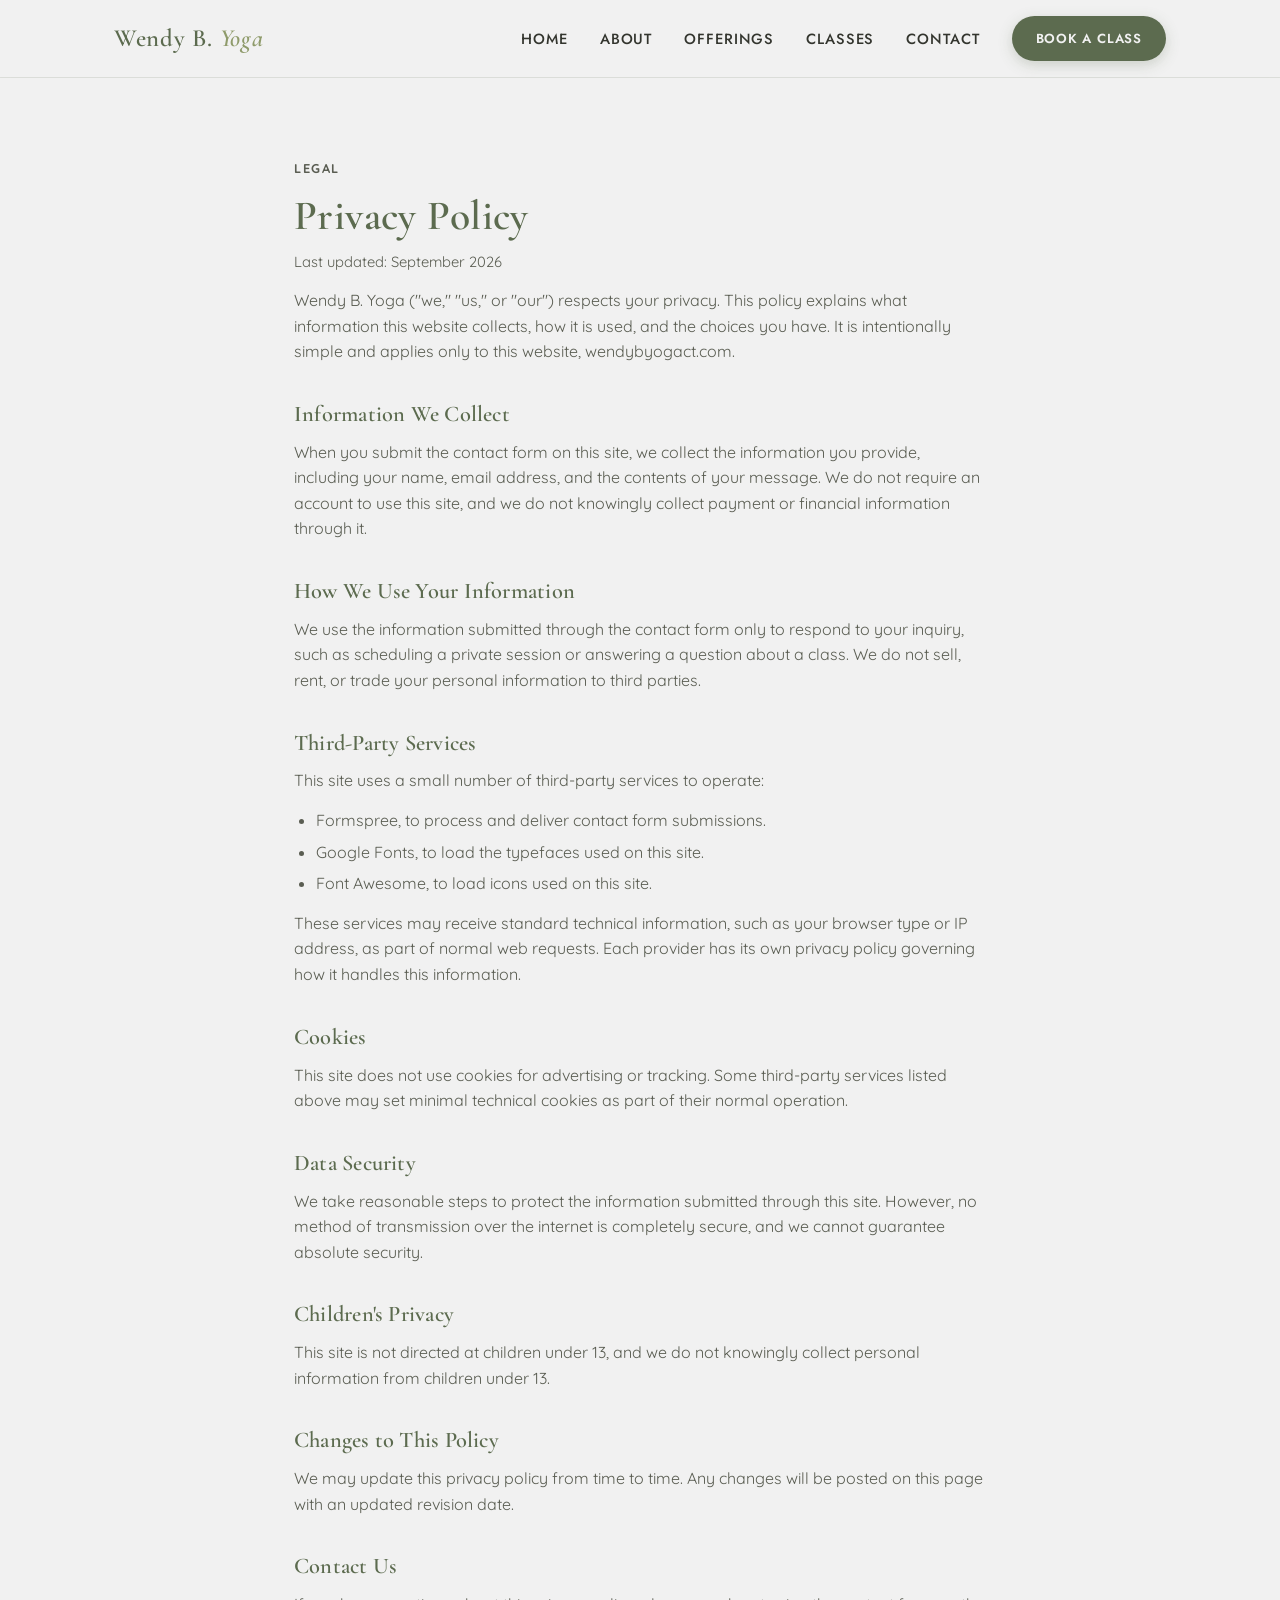
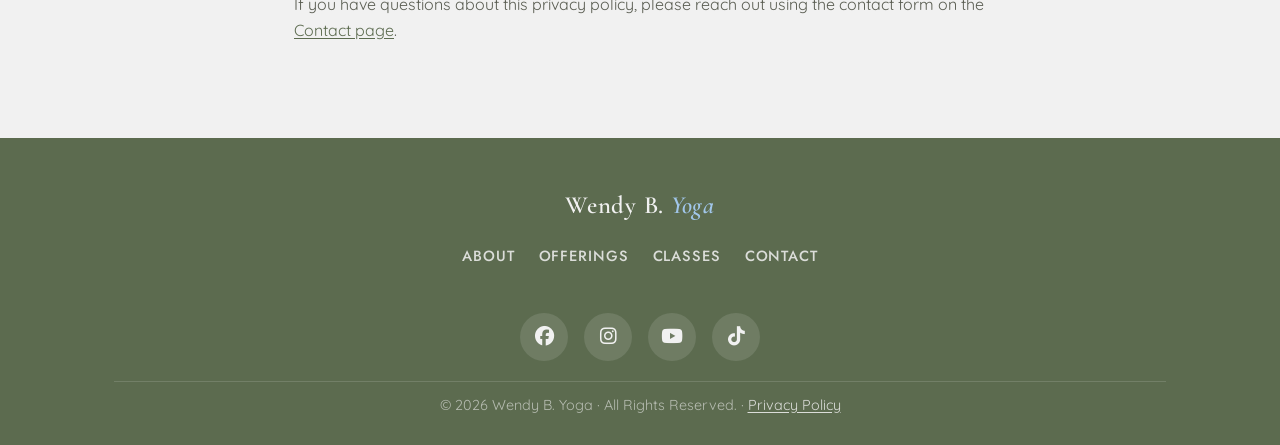
==== commit 77f16584: "meta tags updated" ====
--- a/privacy-policy.html
+++ b/privacy-policy.html
@@ -8,7 +8,7 @@
   <title>Privacy Policy | Wendy B. Yoga</title>
   <meta name="description" content="Privacy policy for Wendy B. Yoga, covering what information is collected through this site and how it is used.">
   <meta name="robots" content="noindex">
-  <link rel="canonical" href="https://www.wendybyoga.com/privacy-policy.html">
+  <link rel="canonical" href="https://wendybyogact.com/privacy-policy.html">
 
   <!-- ===== Favicon (SVG primary, PNG fallbacks) ===== -->
   <link rel="icon" href="favicon.svg" type="image/svg+xml">
@@ -61,7 +61,7 @@
         <h1>Privacy Policy</h1>
         <p class="legal-updated">Last updated: September 2026</p>
 
-        <p>Wendy B. Yoga ("we," "us," or "our") respects your privacy. This policy explains what information this website collects, how it is used, and the choices you have. It is intentionally simple and applies only to this website, wendybyoga.com.</p>
+        <p>Wendy B. Yoga ("we," "us," or "our") respects your privacy. This policy explains what information this website collects, how it is used, and the choices you have. It is intentionally simple and applies only to this website, wendybyogact.com.</p>
 
         <h2>Information We Collect</h2>
         <p>When you submit the contact form on this site, we collect the information you provide, including your name, email address, and the contents of your message. We do not require an account to use this site, and we do not knowingly collect payment or financial information through it.</p>
@@ -112,7 +112,7 @@
         <a href="https://www.facebook.com/wendybyogact" class="social-icon" aria-label="Wendy B. Yoga on Facebook" target="_blank" rel="noopener noreferrer">
           <i class="fa-brands fa-facebook"></i>
         </a>
-        <a href="https://www.instagram.com/wendybyoga" class="social-icon" aria-label="Wendy B. Yoga on Instagram" target="_blank" rel="noopener noreferrer">
+        <a href="https://www.instagram.com/wendybyogact" class="social-icon" aria-label="Wendy B. Yoga on Instagram" target="_blank" rel="noopener noreferrer">
           <i class="fa-brands fa-instagram"></i>
         </a>
         <a href="https://www.youtube.com/@WendyBYoga" class="social-icon" aria-label="Wendy B. Yoga on YouTube" target="_blank" rel="noopener noreferrer">
